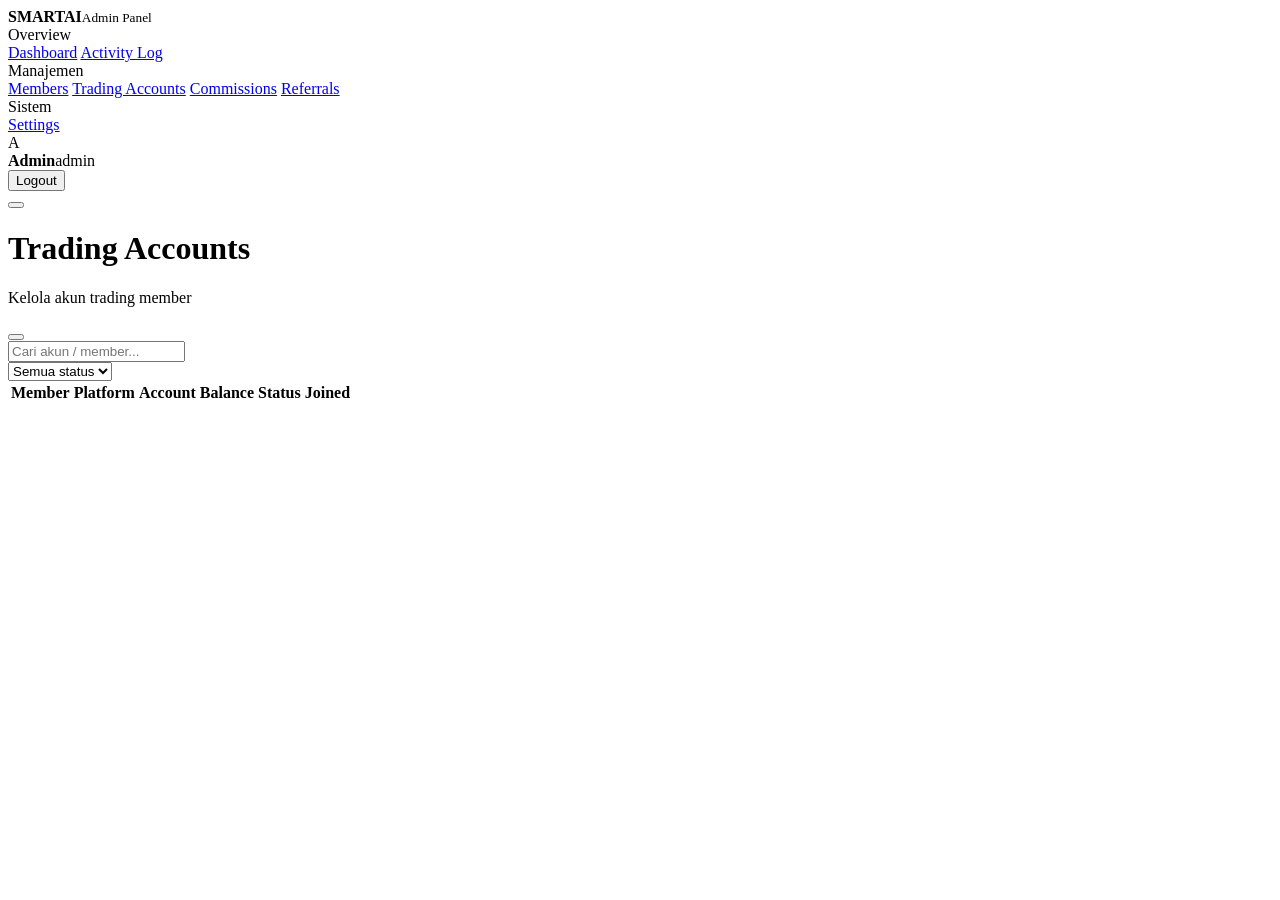
==== accounts.html @ 61fae0ad "Add HTML pages" ====
<!DOCTYPE html>
<html lang="id" data-theme="dark">
<head>
  <meta charset="UTF-8">
  <meta name="viewport" content="width=device-width, initial-scale=1.0">
  <title>Trading Accounts — Smart AI Admin</title>
  <meta name="theme-color" content="#070b14">
  <link rel="preconnect" href="https://fonts.googleapis.com">
  <link rel="preconnect" href="https://fonts.gstatic.com" crossorigin>
  <link href="https://fonts.googleapis.com/css2?family=Inter:wght@400;500;600;700;800&display=swap" rel="stylesheet">
  <link rel="stylesheet" href="css/admin.css">
  <script src="js/theme-init.js"></script>
  <script src="js/guard.js"></script>
</head>
<body>
  <div class="app-shell">

    <!-- Sidebar -->
    <aside class="sidebar" id="sidebar">
      <div class="sidebar-brand">
        <span class="brand-mark"><i data-icon="zap"></i></span>
        <div><strong>SMART<span>AI</span></strong><small>Admin Panel</small></div>
      </div>
      <nav class="sidebar-nav">
        <div class="nav-section">Overview</div>
        <a class="nav-item" href="dashboard.html"><i data-icon="layout-dashboard"></i>Dashboard</a>
        <a class="nav-item" href="activity.html"><i data-icon="clipboard-list"></i>Activity Log</a>
        <div class="nav-section">Manajemen</div>
        <a class="nav-item" href="members.html"><i data-icon="users"></i>Members<span class="nav-badge" id="nav-pending" hidden></span></a>
        <a class="nav-item active" href="accounts.html"><i data-icon="trending-up"></i>Trading Accounts</a>
        <a class="nav-item" href="commissions.html"><i data-icon="wallet"></i>Commissions</a>
        <a class="nav-item" href="referrals.html"><i data-icon="share"></i>Referrals</a>
        <div class="nav-section">Sistem</div>
        <a class="nav-item" href="settings.html"><i data-icon="sliders"></i>Settings</a>
      </nav>
      <div class="sidebar-foot">
        <div class="admin-chip">
          <div class="av" data-admin-initials>A</div>
          <div><b data-admin-name>Admin</b><span data-admin-role>admin</span></div>
        </div>
        <button type="button" class="nav-item" data-logout><i data-icon="log-out"></i>Logout</button>
      </div>
    </aside>
    <div class="sidebar-backdrop" id="backdrop"></div>

    <!-- Main -->
    <div class="main">
      <header class="topbar">
        <button type="button" class="icon-btn" id="menu-btn" aria-label="Menu"><i data-icon="menu"></i></button>
        <div class="topbar-title">
          <h1>Trading Accounts</h1>
          <p>Kelola akun trading member</p>
        </div>
        <div class="topbar-actions">
          <button type="button" class="icon-btn" data-theme-toggle aria-label="Toggle theme"><i data-icon="moon"></i></button>
        </div>
      </header>

      <div class="page" id="page-accounts">
        <div class="toolbar">
          <div class="search-box">
            <i data-icon="search"></i>
            <input type="search" id="acc-search" placeholder="Cari akun / member..." autocomplete="off">
          </div>
          <div class="filters">
            <select id="acc-status">
              <option value="">Semua status</option>
              <option value="active">Active</option>
              <option value="pending">Pending</option>
              <option value="suspended">Suspended</option>
            </select>
          </div>
        </div>

        <div class="table-card">
          <div class="table-wrap">
            <table>
              <thead>
                <tr>
                  <th>Member</th>
                  <th>Platform</th>
                  <th>Account</th>
                  <th>Balance</th>
                  <th>Status</th>
                  <th>Joined</th>
                  <th></th>
                </tr>
              </thead>
              <tbody id="acc-tbody"></tbody>
            </table>
          </div>
          <div class="table-empty" id="acc-empty" hidden>Tidak ada akun trading.</div>
        </div>
      </div>
    </div>
  </div>

  <script src="js/icons.js"></script>
  <script src="js/auth-admin.js"></script>
  <script src="js/admin.js"></script>
  <script src="js/pages/accounts.js"></script>
</body>
</html>
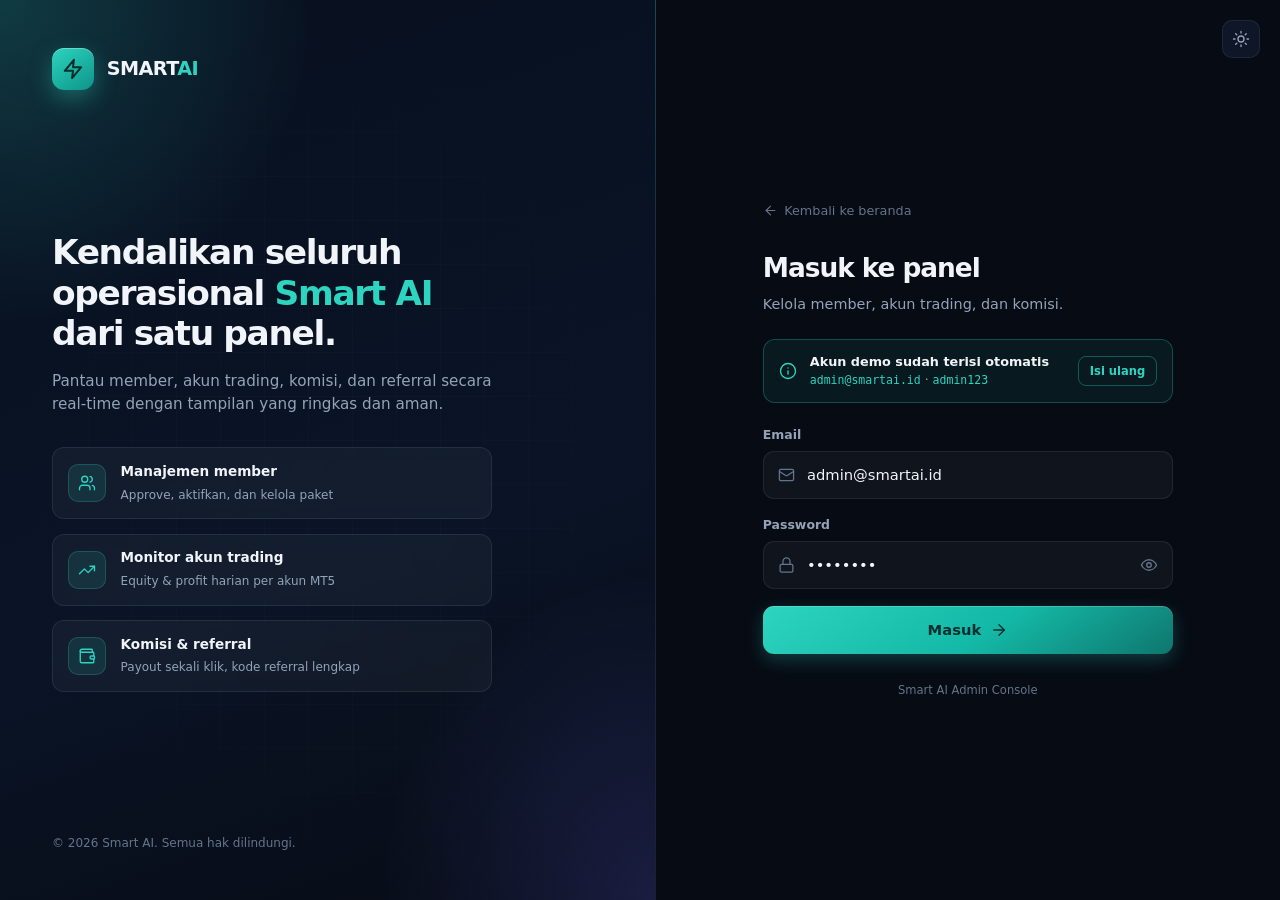
==== commit f6a27228: "Fix accounts.html - restore original structure matching accounts.js" ====
--- a/accounts.html
+++ b/accounts.html
@@ -43,57 +43,64 @@
     </aside>
     <div class="sidebar-backdrop" id="backdrop"></div>
 
-    <!-- Main -->
-    <div class="main">
+    <div class="main-wrap">
+      <!-- Topbar -->
       <header class="topbar">
-        <button type="button" class="icon-btn" id="menu-btn" aria-label="Menu"><i data-icon="menu"></i></button>
-        <div class="topbar-title">
-          <h1>Trading Accounts</h1>
-          <p>Kelola akun trading member</p>
-        </div>
+        <button type="button" class="icon-btn menu-btn" id="menu-btn" aria-label="Menu"><i data-icon="menu"></i></button>
+        <div class="topbar-title">Trading Accounts</div>
         <div class="topbar-actions">
-          <button type="button" class="icon-btn" data-theme-toggle aria-label="Toggle theme"><i data-icon="moon"></i></button>
+          <button type="button" class="icon-btn" id="notif-btn" title="Notifikasi" aria-label="Notifikasi">
+            <i data-icon="bell"></i><span class="dot" id="notif-dot" hidden></span>
+          </button>
+          <button type="button" class="icon-btn" id="theme-btn" aria-label="Ganti tema"></button>
+          <a class="btn-ghost-sm" href="https://smartai-landing-delta.vercel.app/" target="_blank" rel="noopener"><i data-icon="external-link"></i><span>Landing</span></a>
         </div>
       </header>
 
-      <div class="page" id="page-accounts">
-        <div class="toolbar">
-          <div class="search-box">
-            <i data-icon="search"></i>
-            <input type="search" id="acc-search" placeholder="Cari akun / member..." autocomplete="off">
-          </div>
-          <div class="filters">
-            <select id="acc-status">
-              <option value="">Semua status</option>
-              <option value="active">Active</option>
-              <option value="pending">Pending</option>
-              <option value="suspended">Suspended</option>
-            </select>
-          </div>
+      <!-- Konten halaman -->
+      <main class="page">
+        <div class="page-header">
+          <div><h1>Trading Accounts</h1><p>Monitor &amp; toggle status akun EA / MT5.</p></div>
         </div>
-
-        <div class="table-card">
-          <div class="table-wrap">
-            <table>
-              <thead>
-                <tr>
-                  <th>Member</th>
-                  <th>Platform</th>
-                  <th>Account</th>
-                  <th>Balance</th>
-                  <th>Status</th>
-                  <th>Joined</th>
-                  <th></th>
-                </tr>
-              </thead>
-              <tbody id="acc-tbody"></tbody>
-            </table>
-          </div>
-          <div class="table-empty" id="acc-empty" hidden>Tidak ada akun trading.</div>
+        <section class="stats-grid">
+      <article class="stat-card" style="--accent:var(--cyan)">
+        <div class="stat-icon"><i data-icon="trending-up"></i></div>
+        <div class="stat-info">
+          <div class="label">Accounts</div>
+          <div class="value" id="st-total">0</div>
         </div>
-      </div>
+      </article>
+      <article class="stat-card" style="--accent:var(--green)">
+        <div class="stat-icon"><i data-icon="radio"></i></div>
+        <div class="stat-info">
+          <div class="label">Online</div>
+          <div class="value up" id="st-online">0</div>
+        </div>
+      </article>
+      <article class="stat-card" style="--accent:var(--purple)">
+        <div class="stat-icon"><i data-icon="layers"></i></div>
+        <div class="stat-info">
+          <div class="label">Total Equity</div>
+          <div class="value" id="st-equity">$0</div>
+        </div>
+      </article>
+      <article class="stat-card" style="--accent:var(--gold)">
+        <div class="stat-icon"><i data-icon="wallet"></i></div>
+        <div class="stat-info">
+          <div class="label">Daily Profit</div>
+          <div class="value up" id="st-daily">$0</div>
+        </div>
+      </article>
+        </section>
+          <section class="panel">
+            <div class="panel-head"><h2><i data-icon="trending-up"></i>Semua akun</h2></div>
+            <div class="table-wrap"><table><thead><tr><th>Account</th><th>Owner</th><th>Paket</th><th>Deposit</th><th>Equity</th><th>Daily</th><th>Status</th><th style="text-align:right">Aksi</th></tr></thead><tbody id="tbody"></tbody></table></div>
+          </section>
+      </main>
     </div>
   </div>
+
+  <div class="toast-wrap" id="toast-wrap"></div>
 
   <script src="js/icons.js"></script>
   <script src="js/auth-admin.js"></script>
--- a/css/admin.css
+++ b/css/admin.css
@@ -0,0 +1,460 @@
+/* ==========================================================
+   SMART AI Admin — Stylesheet utama (semua halaman dashboard)
+   ========================================================== */
+
+/* ---------- Design tokens ---------- */
+:root, [data-theme=dark] {
+  --bg: #070b14;
+  --bg-elevated: #0b1120;
+  --bg-card: #0f1628;
+  --bg-input: rgba(255,255,255,.035);
+  --bg-hover: rgba(255,255,255,.04);
+  --bg-subtle: rgba(255,255,255,.02);
+  --border: rgba(148,163,184,.10);
+  --border-strong: rgba(148,163,184,.18);
+  --cyan: #2dd4bf;
+  --teal: #14b8a6;
+  --green: #34d399;
+  --red: #f87171;
+  --yellow: #fbbf24;
+  --purple: #a78bfa;
+  --gold: #f59e0b;
+  --blue: #60a5fa;
+  --text: #f1f5f9;
+  --text-muted: #94a3b8;
+  --text-dim: #64748b;
+  --sidebar-w: 264px;
+  --radius: 14px;
+  --radius-sm: 9px;
+  --shadow: 0 1px 0 rgba(255,255,255,.03) inset, 0 8px 24px -10px rgba(0,0,0,.5);
+  --shadow-lg: 0 24px 48px -16px rgba(0,0,0,.6);
+  --glow: rgba(45,212,191,.18);
+  --font: "Inter", system-ui, -apple-system, "Segoe UI", sans-serif;
+}
+[data-theme=light] {
+  --bg: #f3f5f9;
+  --bg-elevated: #ffffff;
+  --bg-card: #ffffff;
+  --bg-input: #f8fafc;
+  --bg-hover: rgba(15,23,42,.04);
+  --bg-subtle: rgba(15,23,42,.025);
+  --border: rgba(15,23,42,.08);
+  --border-strong: rgba(15,23,42,.14);
+  --cyan: #0d9488;
+  --teal: #0f766e;
+  --green: #059669;
+  --red: #dc2626;
+  --yellow: #d97706;
+  --purple: #7c3aed;
+  --gold: #d97706;
+  --blue: #2563eb;
+  --text: #0f172a;
+  --text-muted: #475569;
+  --text-dim: #94a3b8;
+  --shadow: 0 1px 2px rgba(15,23,42,.05), 0 6px 16px -6px rgba(15,23,42,.06);
+  --shadow-lg: 0 20px 44px -14px rgba(15,23,42,.18);
+  --glow: rgba(13,148,136,.14);
+}
+
+/* ---------- Reset & base ---------- */
+* { box-sizing: border-box; margin: 0; padding: 0; }
+[hidden] { display: none !important; }
+html { -webkit-text-size-adjust: 100%; }
+body {
+  font-family: var(--font);
+  background: var(--bg);
+  color: var(--text);
+  min-height: 100vh;
+  line-height: 1.5;
+  font-size: 14px;
+  -webkit-font-smoothing: antialiased;
+  -moz-osx-font-smoothing: grayscale;
+}
+a { color: inherit; text-decoration: none; }
+button { font-family: inherit; }
+svg.ico { width: 18px; height: 18px; flex-shrink: 0; fill: none; stroke: currentColor; stroke-width: 1.8; stroke-linecap: round; stroke-linejoin: round; }
+:focus-visible { outline: 2px solid var(--cyan); outline-offset: 2px; }
+
+/* ---------- Layout ---------- */
+.app-shell { display: flex; min-height: 100vh; }
+.main-wrap { flex: 1; margin-left: var(--sidebar-w); min-width: 0; }
+.page { padding: 1.75rem 1.75rem 3rem; max-width: 1240px; animation: fadeUp .35s ease both; }
+@keyframes fadeUp { from { opacity: 0; transform: translateY(6px); } to { opacity: 1; transform: none; } }
+
+/* ---------- Sidebar ---------- */
+.sidebar {
+  width: var(--sidebar-w);
+  background: var(--bg-elevated);
+  border-right: 1px solid var(--border);
+  display: flex; flex-direction: column;
+  position: fixed; inset: 0 auto 0 0; z-index: 40;
+  transition: transform .28s cubic-bezier(.22,1,.36,1);
+}
+.sidebar-brand {
+  display: flex; align-items: center; gap: .8rem;
+  padding: 1.2rem 1.25rem;
+  border-bottom: 1px solid var(--border);
+}
+.brand-mark {
+  width: 38px; height: 38px; border-radius: 11px;
+  background: linear-gradient(145deg, #2dd4bf, #0d9488);
+  color: #042f2e;
+  display: flex; align-items: center; justify-content: center;
+  box-shadow: 0 6px 16px rgba(45,212,191,.3), 0 1px 0 rgba(255,255,255,.25) inset;
+  flex-shrink: 0;
+}
+.brand-mark .ico { width: 20px; height: 20px; stroke-width: 2.2; }
+.sidebar-brand strong { display: block; font-size: 1rem; font-weight: 800; letter-spacing: -.03em; line-height: 1.2; }
+.sidebar-brand strong span { color: var(--cyan); }
+.sidebar-brand small { display: block; font-size: .625rem; font-weight: 600; color: var(--text-dim); text-transform: uppercase; letter-spacing: .12em; margin-top: 2px; }
+.sidebar-nav { flex: 1; overflow-y: auto; padding: .75rem .75rem 1rem; }
+.nav-section {
+  font-size: .625rem; font-weight: 700; color: var(--text-dim);
+  text-transform: uppercase; letter-spacing: .12em;
+  padding: 1rem .8rem .4rem;
+}
+.nav-item {
+  position: relative;
+  display: flex; align-items: center; gap: .7rem;
+  padding: .6rem .8rem; border-radius: 10px;
+  color: var(--text-muted); font-size: .8375rem; font-weight: 500;
+  transition: background .12s, color .12s;
+  margin-bottom: 2px;
+  width: 100%; border: 0; background: transparent; cursor: pointer; text-align: left;
+}
+.nav-item .ico { opacity: .75; transition: opacity .12s; }
+.nav-item:hover { background: var(--bg-hover); color: var(--text); }
+.nav-item:hover .ico { opacity: 1; }
+.nav-item.active {
+  background: color-mix(in srgb, var(--cyan) 11%, transparent);
+  color: var(--cyan); font-weight: 600;
+}
+.nav-item.active .ico { opacity: 1; }
+.nav-item.active::before {
+  content: ''; position: absolute; left: -.75rem; top: 20%; bottom: 20%;
+  width: 3px; border-radius: 0 3px 3px 0; background: var(--cyan);
+}
+.nav-badge {
+  margin-left: auto; min-width: 1.25rem; text-align: center;
+  font-size: .625rem; font-weight: 700; line-height: 1;
+  background: color-mix(in srgb, var(--red) 16%, transparent); color: var(--red);
+  padding: .22rem .45rem; border-radius: 999px;
+}
+.sidebar-foot { padding: .85rem; border-top: 1px solid var(--border); display: grid; gap: .6rem; }
+.admin-chip {
+  display: flex; align-items: center; gap: .7rem;
+  padding: .55rem; border-radius: 11px;
+  background: var(--bg-subtle); border: 1px solid var(--border);
+}
+.admin-chip .av {
+  width: 36px; height: 36px; border-radius: 10px;
+  background: linear-gradient(145deg, var(--cyan), var(--purple));
+  display: flex; align-items: center; justify-content: center;
+  font-weight: 700; font-size: .75rem; color: #04201f; flex-shrink: 0;
+}
+.admin-chip b { display: block; font-size: .8rem; font-weight: 600; line-height: 1.25; }
+.admin-chip span { font-size: .625rem; color: var(--text-dim); text-transform: uppercase; letter-spacing: .08em; font-weight: 600; }
+.sidebar-backdrop {
+  position: fixed; inset: 0; z-index: 35; background: rgba(4,8,16,.55);
+  backdrop-filter: blur(3px); opacity: 0; pointer-events: none; transition: opacity .2s;
+}
+.sidebar-backdrop.show { opacity: 1; pointer-events: auto; }
+
+/* ---------- Topbar ---------- */
+.topbar {
+  height: 60px; display: flex; align-items: center; gap: .7rem;
+  padding: 0 1.75rem;
+  border-bottom: 1px solid var(--border);
+  background: color-mix(in srgb, var(--bg-elevated) 85%, transparent);
+  backdrop-filter: blur(16px); -webkit-backdrop-filter: blur(16px);
+  position: sticky; top: 0; z-index: 20;
+}
+.topbar-title { flex: 1; font-size: .95rem; font-weight: 700; letter-spacing: -.02em; }
+.topbar-actions { display: flex; align-items: center; gap: .4rem; }
+.icon-btn {
+  width: 36px; height: 36px; border-radius: 10px;
+  border: 1px solid transparent; background: transparent;
+  color: var(--text-muted); cursor: pointer;
+  display: inline-flex; align-items: center; justify-content: center;
+  position: relative; transition: background .12s, color .12s, border-color .12s;
+}
+.icon-btn:hover { background: var(--bg-hover); color: var(--text); border-color: var(--border); }
+.icon-btn .dot {
+  position: absolute; top: 8px; right: 9px; width: 7px; height: 7px; border-radius: 50%;
+  background: var(--red); box-shadow: 0 0 0 2px var(--bg-elevated);
+}
+.menu-btn { display: none; }
+.btn-ghost-sm {
+  display: inline-flex; align-items: center; gap: .4rem;
+  font-size: .75rem; font-weight: 600; padding: .45rem .8rem;
+  border-radius: 9px; border: 1px solid var(--border); color: var(--text-muted);
+  transition: border-color .12s, color .12s, background .12s;
+}
+.btn-ghost-sm .ico { width: 14px; height: 14px; }
+.btn-ghost-sm:hover { border-color: var(--border-strong); color: var(--text); background: var(--bg-hover); }
+
+/* ---------- Page header ---------- */
+.page-header { display: flex; flex-wrap: wrap; align-items: flex-start; justify-content: space-between; gap: 1rem; margin-bottom: 1.5rem; }
+.page-header h1 { font-size: 1.5rem; font-weight: 700; letter-spacing: -.035em; line-height: 1.2; }
+.page-header p { color: var(--text-muted); font-size: .85rem; margin-top: .3rem; }
+.page-actions { display: flex; flex-wrap: wrap; gap: .5rem; align-items: center; }
+
+/* ---------- Stat cards ---------- */
+.stats-grid { display: grid; grid-template-columns: repeat(4, 1fr); gap: 1rem; margin-bottom: 1.25rem; }
+.stat-card {
+  --accent: var(--cyan);
+  display: flex; align-items: flex-start; gap: .95rem;
+  background: var(--bg-card); border: 1px solid var(--border);
+  border-radius: var(--radius); padding: 1.1rem 1.15rem;
+  box-shadow: var(--shadow); position: relative; overflow: hidden;
+  transition: border-color .15s, transform .15s, box-shadow .15s;
+}
+.stat-card::after {
+  content: ''; position: absolute; inset: 0 0 auto 0; height: 2px;
+  background: linear-gradient(90deg, transparent, var(--accent), transparent); opacity: .5;
+}
+.stat-card:hover { border-color: var(--border-strong); transform: translateY(-1px); box-shadow: var(--shadow-lg); }
+.stat-icon {
+  width: 42px; height: 42px; border-radius: 12px; flex-shrink: 0;
+  display: flex; align-items: center; justify-content: center;
+  color: var(--accent);
+  background: color-mix(in srgb, var(--accent) 13%, transparent);
+  border: 1px solid color-mix(in srgb, var(--accent) 22%, transparent);
+}
+.stat-icon .ico { width: 20px; height: 20px; }
+.stat-info { min-width: 0; }
+.stat-card .label { font-size: .6875rem; font-weight: 600; color: var(--text-dim); text-transform: uppercase; letter-spacing: .07em; }
+.stat-card .value { font-size: 1.55rem; font-weight: 700; margin-top: .2rem; letter-spacing: -.04em; line-height: 1.15; font-variant-numeric: tabular-nums; }
+.stat-card .value.up { color: var(--green); }
+.stat-card .value.down { color: var(--red); }
+.stat-card .value.warn { color: var(--yellow); }
+.stat-card .hint { font-size: .75rem; color: var(--text-dim); margin-top: .3rem; }
+
+/* ---------- Panels ---------- */
+.panel {
+  background: var(--bg-card); border: 1px solid var(--border);
+  border-radius: var(--radius); margin-bottom: 1rem; overflow: hidden; box-shadow: var(--shadow);
+}
+.panel-head {
+  display: flex; align-items: center; justify-content: space-between; flex-wrap: wrap; gap: .75rem;
+  padding: 1rem 1.2rem; border-bottom: 1px solid var(--border); background: var(--bg-subtle);
+}
+.panel-head h2 { display: flex; align-items: center; gap: .55rem; font-size: .9rem; font-weight: 600; letter-spacing: -.01em; }
+.panel-head h2 .ico { width: 17px; height: 17px; color: var(--cyan); }
+.panel-head .sub { font-size: .75rem; color: var(--text-dim); }
+.panel-body { padding: 1.2rem; }
+.grid-2 { display: grid; grid-template-columns: 1fr 1fr; gap: 1rem; }
+.grid-3 { display: grid; grid-template-columns: repeat(3, 1fr); gap: 1rem; }
+.grid-2 { margin-bottom: 1rem; }
+.grid-2 > .panel { margin-bottom: 0; display: flex; flex-direction: column; }
+.grid-2 > .panel > .panel-body, .grid-2 > .panel > .table-wrap { flex: 1; }
+.panel-body.chart-body { display: flex; }
+.chart-body .bar-chart { flex: 1; height: auto; min-height: 220px; }
+
+/* ---------- Tables ---------- */
+.table-wrap { overflow-x: auto; }
+table { width: 100%; border-collapse: collapse; font-size: .8375rem; font-variant-numeric: tabular-nums; }
+th {
+  text-align: left; padding: .7rem 1.2rem; white-space: nowrap;
+  font-size: .6875rem; font-weight: 600; color: var(--text-dim);
+  text-transform: uppercase; letter-spacing: .07em;
+  border-bottom: 1px solid var(--border); background: var(--bg-subtle);
+}
+td { padding: .8rem 1.2rem; border-bottom: 1px solid var(--border); vertical-align: middle; }
+tr:last-child td { border-bottom: none; }
+tbody tr { transition: background .1s; }
+tbody tr:hover td { background: var(--bg-hover); }
+.cell-user { display: flex; align-items: center; gap: .75rem; min-width: 190px; }
+.cell-user b { display: block; font-weight: 600; line-height: 1.3; }
+.cell-user small { display: block; color: var(--text-dim); font-size: .72rem; }
+.avatar {
+  --h: 175;
+  width: 34px; height: 34px; border-radius: 10px; flex-shrink: 0;
+  display: inline-flex; align-items: center; justify-content: center;
+  font-size: .7rem; font-weight: 700;
+  color: hsl(var(--h) 70% 70%);
+  background: hsl(var(--h) 60% 50% / .14);
+  border: 1px solid hsl(var(--h) 60% 55% / .25);
+}
+[data-theme=light] .avatar { color: hsl(var(--h) 65% 32%); }
+.row-actions { display: flex; gap: .4rem; justify-content: flex-end; white-space: nowrap; }
+.mono { font-family: ui-monospace, "SF Mono", "Cascadia Code", Menlo, monospace; font-size: .75rem; letter-spacing: -.01em; }
+.up { color: var(--green); }
+.down { color: var(--red); }
+.muted { color: var(--text-dim); }
+
+/* ---------- Badges ---------- */
+.badge {
+  display: inline-flex; align-items: center; gap: .35rem;
+  padding: .22rem .6rem; border-radius: 999px;
+  font-size: .6875rem; font-weight: 600; line-height: 1.3;
+}
+.badge::before { content: ''; width: 6px; height: 6px; border-radius: 50%; background: currentColor; }
+.badge.plain::before { display: none; }
+.badge.ok { background: color-mix(in srgb, var(--green) 13%, transparent); color: var(--green); }
+.badge.warn { background: color-mix(in srgb, var(--yellow) 14%, transparent); color: var(--yellow); }
+.badge.err { background: color-mix(in srgb, var(--red) 13%, transparent); color: var(--red); }
+.badge.info { background: color-mix(in srgb, var(--cyan) 13%, transparent); color: var(--cyan); }
+.badge.pkg-basic { background: color-mix(in srgb, var(--green) 14%, transparent); color: var(--green); }
+.badge.pkg-gold { background: color-mix(in srgb, var(--gold) 16%, transparent); color: var(--gold); }
+.badge.pkg-pro { background: color-mix(in srgb, var(--purple) 15%, transparent); color: var(--purple); }
+.badge.purple { background: color-mix(in srgb, var(--purple) 14%, transparent); color: var(--purple); }
+
+/* ---------- Buttons ---------- */
+.btn {
+  display: inline-flex; align-items: center; justify-content: center; gap: .45rem;
+  padding: .55rem 1rem; border-radius: var(--radius-sm);
+  font-weight: 600; font-size: .8375rem; font-family: inherit;
+  border: 1px solid transparent; cursor: pointer; white-space: nowrap;
+  transition: filter .12s, box-shadow .12s, background .12s, border-color .12s, color .12s, transform .08s;
+}
+.btn .ico { width: 16px; height: 16px; }
+.btn:active { transform: scale(.98); }
+.btn-primary {
+  background: linear-gradient(145deg, #2dd4bf, #14b8a6 60%, #0f766e);
+  color: #042f2e;
+  box-shadow: 0 1px 0 rgba(255,255,255,.2) inset, 0 4px 12px rgba(45,212,191,.22);
+}
+.btn-primary:hover { filter: brightness(1.07); box-shadow: 0 1px 0 rgba(255,255,255,.2) inset, 0 6px 18px rgba(45,212,191,.32); }
+.btn-outline { background: transparent; border-color: var(--border); color: var(--text-muted); }
+.btn-outline:hover { border-color: var(--border-strong); color: var(--text); background: var(--bg-hover); }
+.btn-danger { background: color-mix(in srgb, var(--red) 10%, transparent); color: var(--red); border-color: color-mix(in srgb, var(--red) 25%, transparent); }
+.btn-danger:hover { background: color-mix(in srgb, var(--red) 18%, transparent); }
+.btn-success { background: color-mix(in srgb, var(--green) 10%, transparent); color: var(--green); border-color: color-mix(in srgb, var(--green) 25%, transparent); }
+.btn-success:hover { background: color-mix(in srgb, var(--green) 18%, transparent); }
+.btn-sm { padding: .35rem .65rem; font-size: .75rem; border-radius: 8px; gap: .35rem; }
+.btn-sm .ico { width: 14px; height: 14px; }
+.btn-icon {
+  width: 32px; height: 32px; padding: 0; border-radius: 8px;
+  border: 1px solid var(--border); background: transparent; color: var(--text-muted); cursor: pointer;
+  display: inline-flex; align-items: center; justify-content: center; transition: all .12s;
+}
+.btn-icon .ico { width: 16px; height: 16px; }
+.btn-icon:hover { border-color: var(--border-strong); color: var(--text); background: var(--bg-hover); }
+.btn-icon.danger:hover { color: var(--red); border-color: color-mix(in srgb, var(--red) 35%, transparent); background: color-mix(in srgb, var(--red) 10%, transparent); }
+
+/* ---------- Search / filter ---------- */
+.search-bar { display: flex; gap: .6rem; flex-wrap: wrap; margin-bottom: 1rem; }
+.search-field { position: relative; flex: 1; min-width: 220px; }
+.search-field .ico { position: absolute; left: .85rem; top: 50%; transform: translateY(-50%); width: 16px; height: 16px; color: var(--text-dim); pointer-events: none; }
+.search-bar input, .search-bar select {
+  background: var(--bg-card); border: 1px solid var(--border); border-radius: var(--radius-sm);
+  padding: .55rem .9rem; color: var(--text); font-family: inherit; font-size: .8375rem;
+  outline: none; min-height: 40px; transition: border-color .12s, box-shadow .12s;
+}
+.search-field input { width: 100%; padding-left: 2.5rem; }
+.search-bar input:focus, .search-bar select:focus { border-color: color-mix(in srgb, var(--cyan) 55%, transparent); box-shadow: 0 0 0 3px var(--glow); }
+.search-bar select { cursor: pointer; }
+
+/* ---------- Activity list ---------- */
+.activity-list { list-style: none; }
+.activity-list li { display: flex; align-items: center; gap: .85rem; padding: .8rem 0; border-bottom: 1px solid var(--border); }
+.activity-list li:last-child { border-bottom: none; }
+.act-icon {
+  width: 36px; height: 36px; border-radius: 10px; flex-shrink: 0;
+  display: flex; align-items: center; justify-content: center;
+  color: var(--cyan); background: color-mix(in srgb, var(--cyan) 11%, transparent);
+}
+.act-icon .ico { width: 17px; height: 17px; }
+.act-icon.warn { color: var(--yellow); background: color-mix(in srgb, var(--yellow) 12%, transparent); }
+.act-icon.err { color: var(--red); background: color-mix(in srgb, var(--red) 12%, transparent); }
+.act-body { flex: 1; min-width: 0; }
+.act-body strong { display: block; font-size: .8375rem; font-weight: 600; }
+.act-body p { font-size: .75rem; color: var(--text-dim); margin-top: .1rem; }
+.act-time { font-size: .72rem; color: var(--text-dim); white-space: nowrap; font-weight: 500; }
+
+/* ---------- Bar chart ---------- */
+.bar-chart { display: flex; align-items: flex-end; gap: .6rem; height: 150px; padding-top: 1.25rem; }
+.bar-col { flex: 1; height: 100%; display: flex; flex-direction: column; justify-content: flex-end; align-items: center; gap: .5rem; }
+.bar {
+  width: 100%; border-radius: 7px 7px 3px 3px; min-height: 6px; position: relative;
+  background: linear-gradient(180deg, color-mix(in srgb, var(--cyan) 90%, transparent), color-mix(in srgb, var(--cyan) 18%, transparent));
+  transition: filter .15s, transform .15s;
+}
+.bar:hover { filter: brightness(1.2); }
+.bar span {
+  position: absolute; top: -1.35rem; left: 50%; transform: translateX(-50%);
+  font-size: .68rem; font-weight: 600; color: var(--text-muted); opacity: 0; transition: opacity .12s;
+}
+.bar:hover span { opacity: 1; }
+.bar-col small { font-size: .68rem; color: var(--text-dim); font-weight: 500; }
+
+/* ---------- Empty state ---------- */
+.empty-state { text-align: center; padding: 2.5rem 1rem; color: var(--text-dim); font-size: .85rem; }
+.empty-state .ico { width: 34px; height: 34px; margin: 0 auto .6rem; opacity: .45; stroke-width: 1.5; display: block; }
+
+/* ---------- Detail list (modal & settings) ---------- */
+.detail-list { display: grid; gap: .85rem; }
+.detail-item { display: flex; align-items: flex-start; gap: .8rem; }
+.detail-item .ico { width: 17px; height: 17px; color: var(--text-dim); margin-top: 2px; }
+.detail-item dt { font-size: .6875rem; text-transform: uppercase; letter-spacing: .07em; color: var(--text-dim); font-weight: 600; }
+.detail-item dd { font-size: .875rem; font-weight: 500; margin-top: .1rem; }
+.note { color: var(--text-muted); font-size: .85rem; margin-bottom: 1rem; }
+.link-row { display: flex; flex-wrap: wrap; gap: .6rem; }
+
+/* ---------- Modal ---------- */
+.modal-overlay {
+  position: fixed; inset: 0; z-index: 100; background: rgba(4,8,16,.65);
+  backdrop-filter: blur(8px); -webkit-backdrop-filter: blur(8px);
+  display: flex; align-items: center; justify-content: center; padding: 1.25rem;
+  opacity: 0; pointer-events: none; transition: opacity .2s;
+}
+.modal-overlay.show { opacity: 1; pointer-events: auto; }
+.modal {
+  background: var(--bg-card); border: 1px solid var(--border-strong); border-radius: 16px;
+  width: 100%; max-width: 460px; max-height: 90vh; overflow-y: auto; box-shadow: var(--shadow-lg);
+  transform: translateY(10px) scale(.98); transition: transform .22s cubic-bezier(.22,1,.36,1);
+}
+.modal-overlay.show .modal { transform: none; }
+.modal-head { display: flex; align-items: center; justify-content: space-between; padding: 1.1rem 1.3rem; border-bottom: 1px solid var(--border); }
+.modal-head h3 { font-size: 1rem; font-weight: 700; letter-spacing: -.02em; }
+.modal-body { padding: 1.3rem; }
+.modal-foot { display: flex; justify-content: flex-end; gap: .5rem; padding: .95rem 1.3rem; border-top: 1px solid var(--border); background: var(--bg-subtle); }
+.confirm-icon {
+  width: 46px; height: 46px; border-radius: 13px; margin-bottom: .9rem;
+  display: flex; align-items: center; justify-content: center;
+  color: var(--red); background: color-mix(in srgb, var(--red) 12%, transparent);
+}
+.confirm-icon.info { color: var(--cyan); background: color-mix(in srgb, var(--cyan) 12%, transparent); }
+.confirm-icon .ico { width: 22px; height: 22px; }
+.confirm-body h3 { font-size: 1.05rem; margin-bottom: .3rem; letter-spacing: -.02em; }
+.confirm-body p { color: var(--text-muted); font-size: .875rem; }
+
+/* ---------- Forms ---------- */
+.form-group { margin-bottom: 1rem; }
+.form-group label { display: block; font-size: .75rem; font-weight: 600; color: var(--text-muted); margin-bottom: .35rem; }
+.form-group input, .form-group select {
+  width: 100%; background: var(--bg-input); border: 1px solid var(--border); border-radius: var(--radius-sm);
+  padding: .62rem .85rem; color: var(--text); font-size: .875rem; font-family: inherit; outline: none; min-height: 42px;
+  transition: border-color .12s, box-shadow .12s;
+}
+.form-group input:focus, .form-group select:focus { border-color: color-mix(in srgb, var(--cyan) 55%, transparent); box-shadow: 0 0 0 3px var(--glow); }
+
+/* ---------- Toast ---------- */
+.toast-wrap { position: fixed; bottom: 1.25rem; right: 1.25rem; z-index: 200; display: flex; flex-direction: column; gap: .5rem; }
+.toast {
+  display: flex; align-items: center; gap: .65rem; min-width: 240px;
+  background: var(--bg-card); border: 1px solid var(--border-strong); border-radius: 12px;
+  padding: .75rem 1rem; font-size: .8375rem; font-weight: 500; box-shadow: var(--shadow-lg);
+  animation: toastIn .25s ease; transition: opacity .25s;
+}
+.toast .ico { width: 18px; height: 18px; }
+.toast.ok .ico { color: var(--green); }
+.toast.err .ico { color: var(--red); }
+@keyframes toastIn { from { opacity: 0; transform: translateY(8px); } to { opacity: 1; transform: none; } }
+
+/* ---------- Responsive ---------- */
+@media (max-width: 1100px) { .stats-grid { grid-template-columns: repeat(2, 1fr); } }
+@media (max-width: 960px) {
+  .sidebar { transform: translateX(-100%); }
+  .sidebar.open { transform: none; box-shadow: 20px 0 40px rgba(0,0,0,.4); }
+  .main-wrap { margin-left: 0; }
+  .menu-btn { display: inline-flex; }
+  .grid-2, .grid-3 { grid-template-columns: 1fr; }
+  .topbar, .page { padding-left: 1.15rem; padding-right: 1.15rem; }
+}
+@media (max-width: 560px) {
+  .stats-grid { grid-template-columns: 1fr; }
+  .btn-ghost-sm span { display: none; }
+  .page-header h1 { font-size: 1.3rem; }
+}
